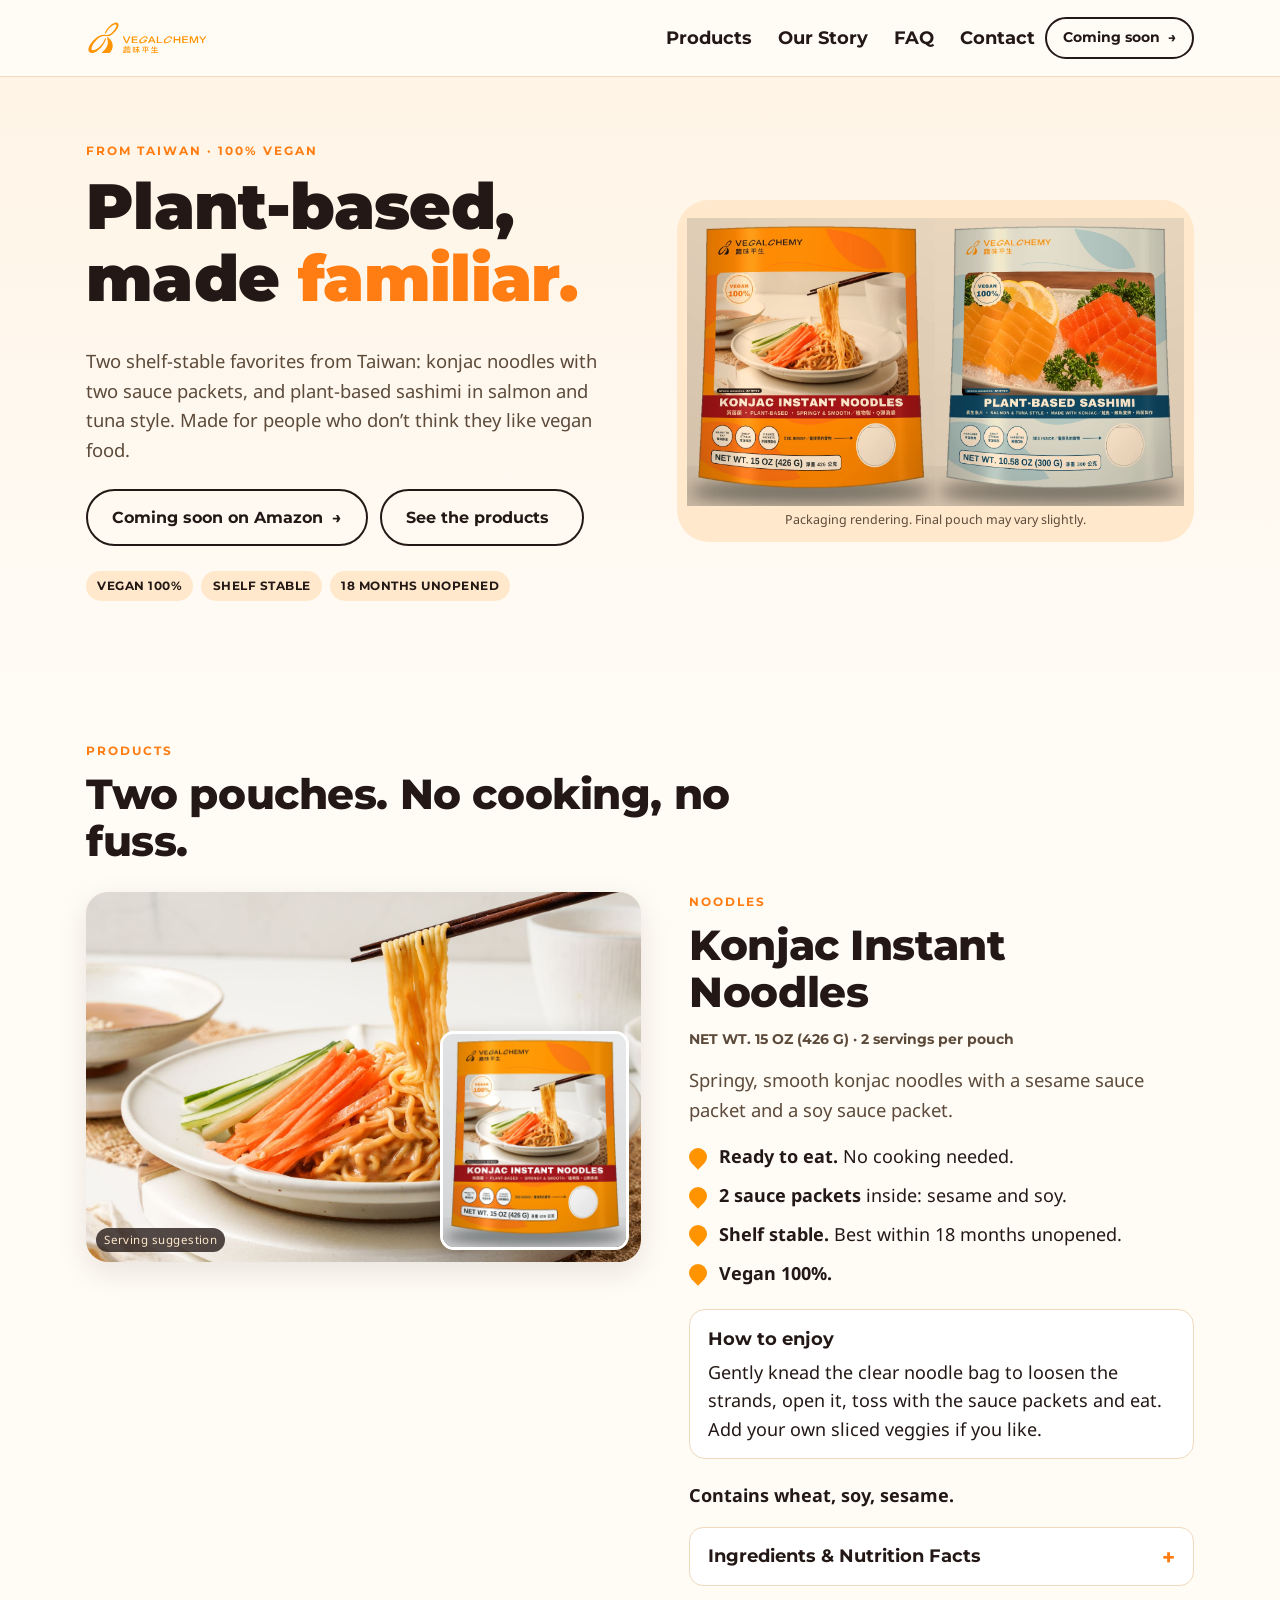
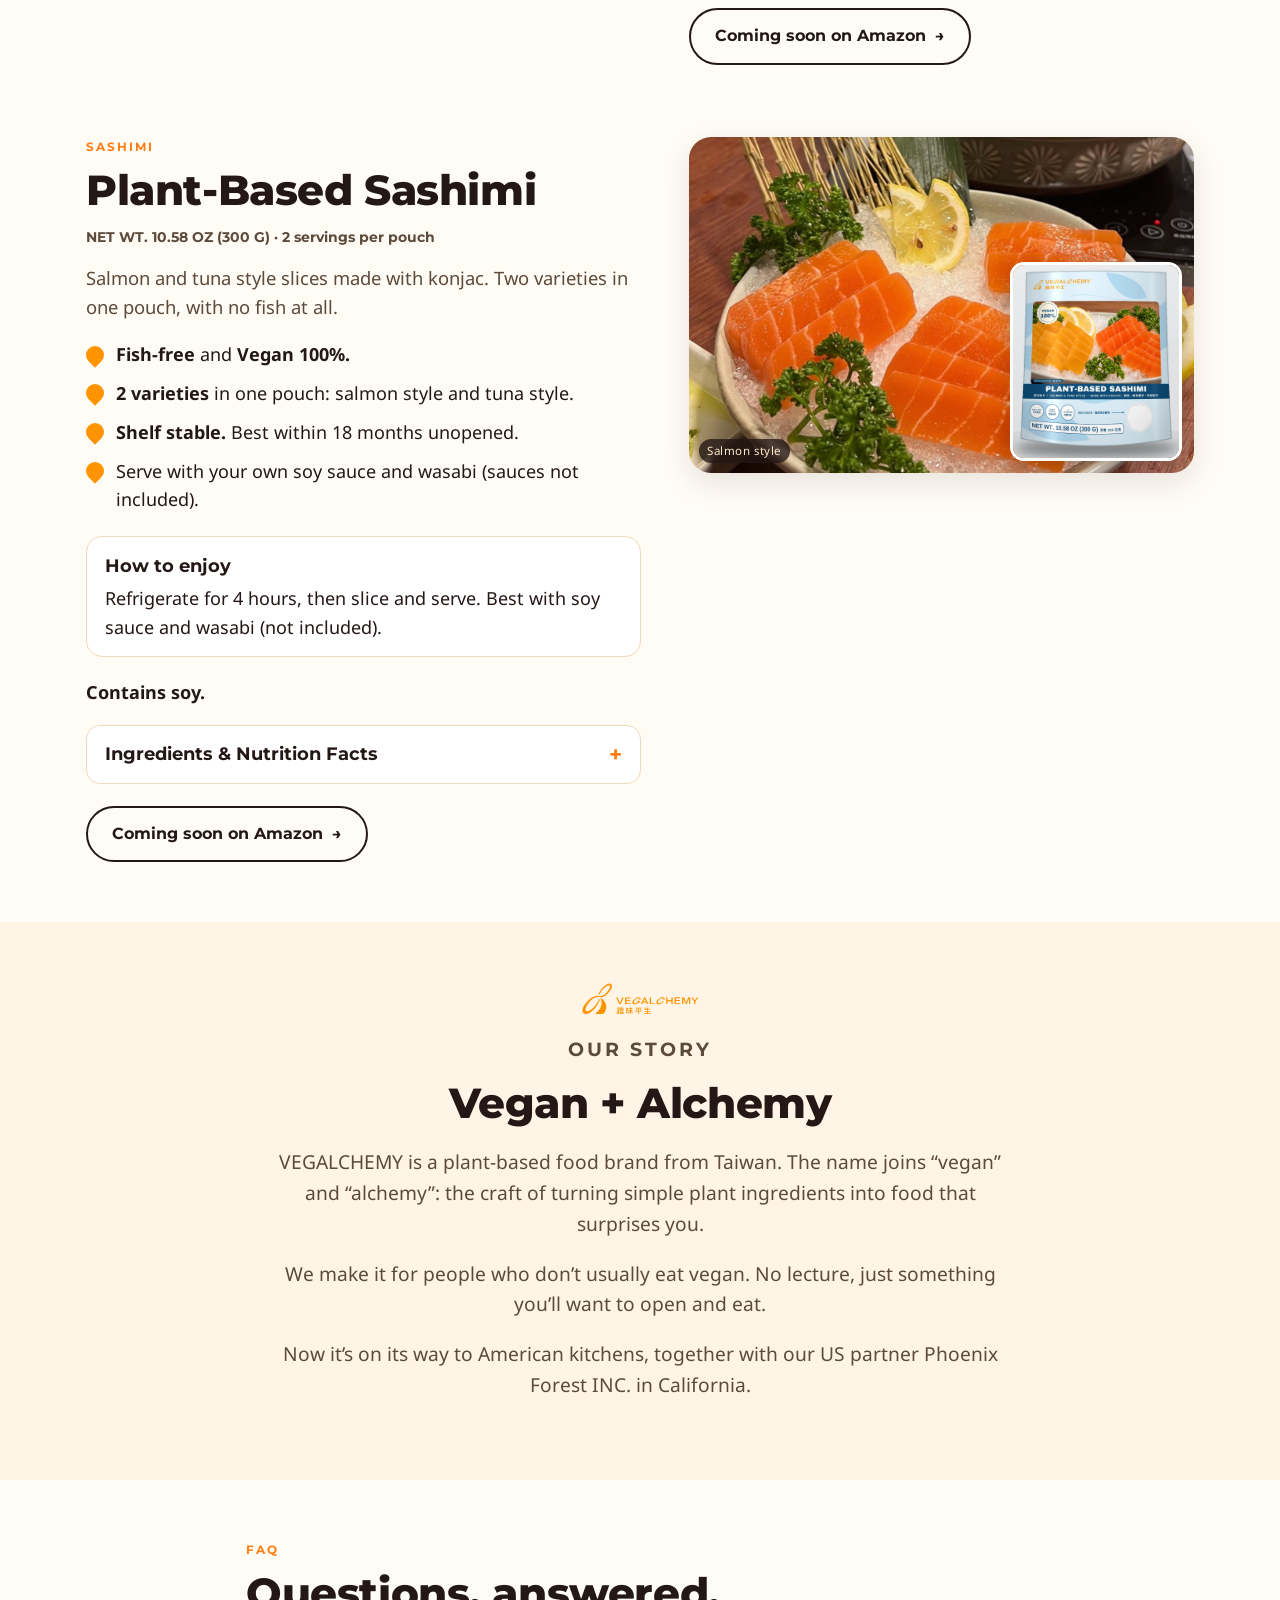
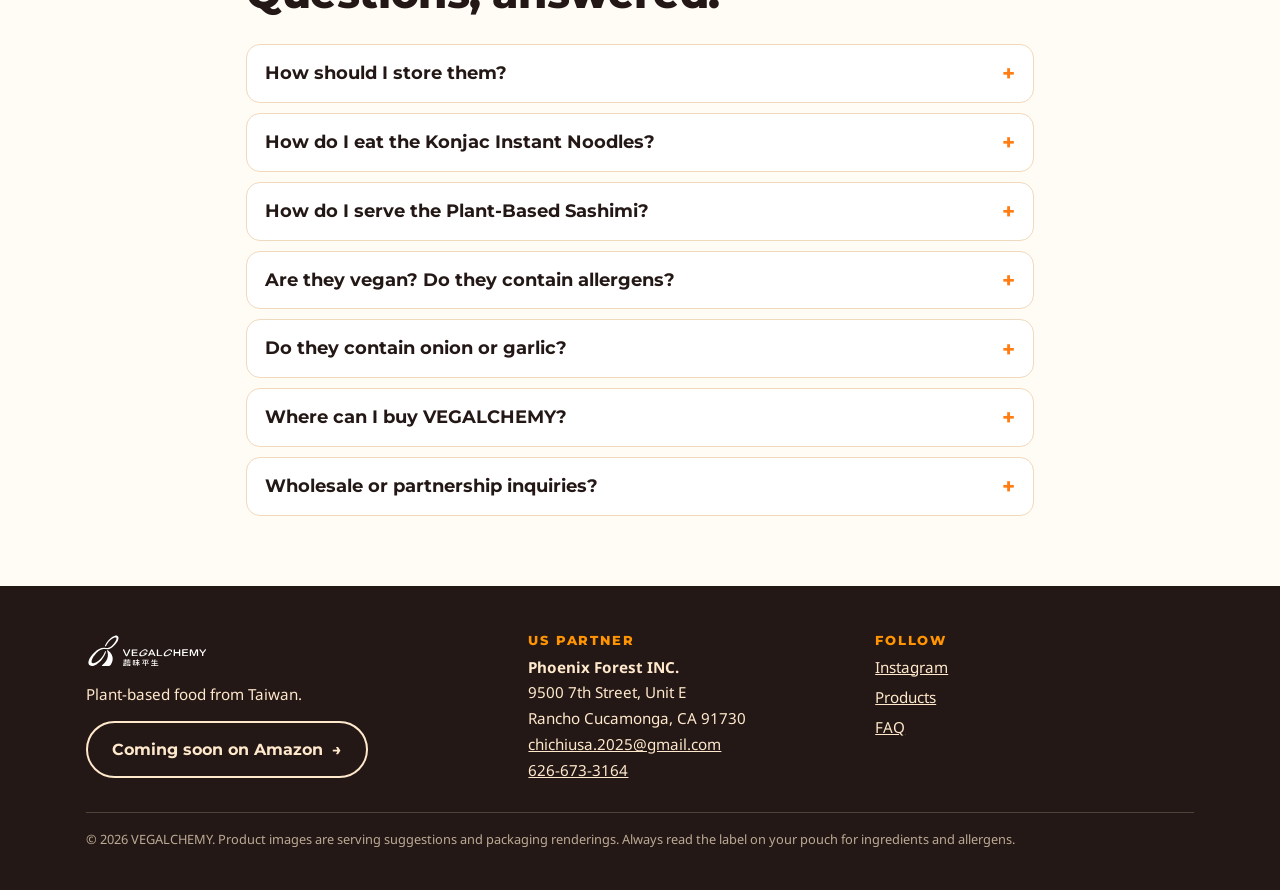
==== index.html @ 3e2da243 "VEGALCHEMY US site draft v1 Co-Authored-By: Claude Opus 5.5 <noreply@anthropic.com>" ====
<!doctype html>
<html lang="en">
<head>
<meta charset="utf-8">
<meta name="viewport" content="width=device-width, initial-scale=1">
<title>VEGALCHEMY | Plant-Based Food from Taiwan</title>
<meta name="description" content="VEGALCHEMY: shelf-stable, 100% vegan konjac noodles and plant-based sashimi from Taiwan. Find them on Amazon.">
<meta property="og:title" content="VEGALCHEMY | Plant-Based Food from Taiwan">
<meta property="og:description" content="Shelf-stable, 100% vegan konjac noodles and plant-based sashimi from Taiwan.">
<meta property="og:type" content="website">
<!-- TODO: add og:image and og:url (absolute https://meetsuu.us/... URLs) once the site is live on meetsuu.us -->
<link rel="icon" href="assets/logo.svg" type="image/svg+xml">
<link rel="preconnect" href="https://fonts.googleapis.com">
<link rel="preconnect" href="https://fonts.gstatic.com" crossorigin>
<link href="https://fonts.googleapis.com/css2?family=Montserrat:wght@600;700;800;900&family=Noto+Sans:wght@400;500;700&display=swap" rel="stylesheet">
<link rel="stylesheet" href="assets/style.css">
<!-- Amazon links live in assets/config.js (AMAZON_URL / AMAZON_KONJAC_URL / AMAZON_SASHIMI_URL) -->
<script src="assets/config.js"></script>
</head>
<body>
<a class="skip" href="#main">Skip to content</a>

<header class="site-header">
  <div class="wrap bar">
    <a class="brand" href="#top" aria-label="VEGALCHEMY home"><img src="assets/logo.svg" alt="VEGALCHEMY 蔬味平生" width="108" height="30"></a>
    <div class="nav-wrap">
      <nav id="site-nav" aria-label="Main">
        <a href="#products">Products</a>
        <a href="#story">Our Story</a>
        <a href="#faq">FAQ</a>
        <a href="#contact">Contact</a>
      </nav>
      <a class="btn sm header-cta is-soon" href="#contact" data-amazon="store" data-soon="Coming soon" data-live="Buy on Amazon"><span data-label>Coming soon</span></a>
      <button class="nav-toggle" type="button" aria-expanded="false" aria-controls="site-nav" aria-label="Menu"><span></span></button>
    </div>
  </div>
</header>

<main id="main">
<div id="top"></div>

<!-- HERO -->
<section class="hero">
  <div class="wrap hero-grid">
    <div>
      <p class="eyebrow">From Taiwan &middot; 100% Vegan</p>
      <h1>Plant-based, made <em>familiar.</em></h1>
      <p class="lede">Two shelf-stable favorites from Taiwan: konjac noodles with two sauce packets, and plant-based sashimi in salmon and tuna style. Made for people who don&rsquo;t think they like vegan food.</p>
      <div class="hero-actions">
        <a class="btn is-soon" href="#contact" data-amazon="store"><span data-label>Coming soon on Amazon</span></a>
        <a class="btn ghost" href="#products">See the products</a>
      </div>
      <ul class="hero-badges" aria-label="Highlights">
        <li class="chip">Vegan 100%</li>
        <li class="chip">Shelf stable</li>
        <li class="chip">18 months unopened</li>
      </ul>
    </div>
    <figure class="hero-art" style="margin:0">
      <img src="assets/pouch-noodle.webp" width="800" height="928" alt="VEGALCHEMY Konjac Instant Noodles stand-up pouch">
      <img src="assets/pouch-sashimi.webp" width="800" height="928" alt="VEGALCHEMY Plant-Based Sashimi stand-up pouch">
      <figcaption>Packaging rendering. Final pouch may vary slightly.</figcaption>
    </figure>
  </div>
</section>

<!-- PRODUCTS -->
<section id="products">
  <div class="wrap">
    <div class="section-head">
      <p class="eyebrow">Products</p>
      <h2>Two pouches. No cooking, no fuss.</h2>
    </div>

    <!-- Konjac noodles -->
    <article class="product" id="konjac">
      <div class="media">
        <figure class="photo" style="margin:0">
          <img src="assets/noodles-photo.jpg" width="1600" height="1023" alt="Chopsticks lifting springy yellow konjac noodles above a plate with carrot and cucumber strips" loading="lazy">
          <img class="pouch" src="assets/pouch-noodle.webp" width="800" height="928" alt="Konjac Instant Noodles pouch, front" loading="lazy">
          <figcaption>Serving suggestion</figcaption>
        </figure>
      </div>
      <div>
        <p class="eyebrow">Noodles</p>
        <h2 class="product-name">Konjac Instant Noodles</h2>
        <p class="net">NET WT. 15 OZ (426 G) &middot; 2 servings per pouch</p>
        <p class="lede">Springy, smooth konjac noodles with a sesame sauce packet and a soy sauce packet.</p>
        <ul class="points">
          <li><strong>Ready to eat.</strong> No cooking needed.</li>
          <li><strong>2 sauce packets</strong> inside: sesame and soy.</li>
          <li><strong>Shelf stable.</strong> Best within 18 months unopened.</li>
          <li><strong>Vegan 100%.</strong></li>
        </ul>
        <div class="how"><strong>How to enjoy</strong>
          <p>Gently knead the clear noodle bag to loosen the strands, open it, toss with the sauce packets and eat. Add your own sliced veggies if you like.</p>
        </div>
        <p class="allergen">Contains wheat, soy, sesame.</p>

        <details>
          <summary>Ingredients &amp; Nutrition Facts</summary>
          <div class="details-body">
            <h4>Ingredients</h4>
            <p><strong>Konjac noodles:</strong> Water, wheat starch, konjac powder, non-GMO soy protein, hydroxypropyl distarch phosphate, curdlan gum, acetylated distarch adipate, sodium alginate, titanium dioxide, canola oil, &beta;-carotene, calcium hydroxide.</p>
            <p><strong>Sesame sauce packet:</strong> White sesame, soybean oil.</p>
            <p><strong>Soy sauce packet:</strong> Black bean soy sauce, sesame oil, sugar, salt, seasoning (sodium L-glutamate, disodium 5&prime;-inosinate, disodium 5&prime;-guanosine nucleotide phosphate, disodium succinate, aminoacetic acid, DL-alanine).</p>
            <p><strong>Allergens:</strong> Contains wheat, soy, sesame.</p>
            <h4>Nutrition Facts</h4>
            <p class="fine">2 servings per container. Serving size 1/2 pack (213 g): noodles 175 g + soy sauce 25 g + sesame sauce 13 g.</p>
            <!-- Source: product_data.md section 1.3 (label image). TODO: older .doc label has different numbers; confirm with owner before launch. -->
            <div class="tbl-wrap">
            <table class="nf">
              <thead><tr><th scope="col">Per serving</th><th scope="col">Konjac Noodles (175g)</th><th scope="col">Soy Sauce (25g)</th><th scope="col">Sesame Sauce (13g)</th></tr></thead>
              <tbody>
                <tr><th scope="row">Calories</th><td>170</td><td>35</td><td>80</td></tr>
                <tr><th scope="row">Total Fat</th><td>6g (9%)</td><td>0g (0%)</td><td>6g (9%)</td></tr>
                <tr class="sub"><th scope="row">Saturated Fat</th><td>0g (0%)</td><td>0g (0%)</td><td>1g (5%)</td></tr>
                <tr class="sub"><th scope="row">Trans Fat</th><td>0g</td><td>0g</td><td>0g</td></tr>
                <tr><th scope="row">Cholesterol</th><td>0mg (0%)</td><td>0mg (0%)</td><td>0mg (0%)</td></tr>
                <tr><th scope="row">Sodium</th><td>60mg (3%)</td><td>1220mg (53%)</td><td>5mg (0%)</td></tr>
                <tr><th scope="row">Total Carbs.</th><td>27g (9%)</td><td>6g (2%)</td><td>2g (1%)</td></tr>
                <tr class="sub"><th scope="row">Dietary Fiber</th><td>0g (0%)</td><td>0g (0%)</td><td>0g (0%)</td></tr>
                <tr class="sub"><th scope="row">Total Sugars</th><td>0g</td><td>3g</td><td>0g</td></tr>
                <tr class="sub"><th scope="row">Incl. Added Sugars</th><td>0g (0%)</td><td>0g (0%)</td><td>0g (0%)</td></tr>
                <tr><th scope="row">Protein</th><td>0g</td><td>3g</td><td>2g</td></tr>
              </tbody>
            </table>
            </div>
            <p class="fine">Not a significant source of vitamin D, calcium, iron, and potassium. The % Daily Value (DV) tells you how much a nutrient in a serving of food contributes to a daily diet. 2,000 calories a day is used for general nutrition advice.</p>
            <h4>Storage</h4>
            <p>Store in a cool, dry place away from direct sunlight. Best within 18 months unopened.</p>
          </div>
        </details>

        <div class="cta-row"><a class="btn is-soon" href="#contact" data-amazon="konjac"><span data-label>Coming soon on Amazon</span></a></div>
      </div>
    </article>

    <!-- Plant-based sashimi -->
    <article class="product flip" id="sashimi">
      <div class="media">
        <figure class="photo" style="margin:0">
          <img src="assets/sashimi-photo.jpg" width="1290" height="1086" alt="Salmon-style plant-based sashimi slices on ice with lemon and parsley" loading="lazy">
          <img class="pouch" src="assets/pouch-sashimi.webp" width="800" height="928" alt="Plant-Based Sashimi pouch, front" loading="lazy">
          <figcaption>Salmon style</figcaption>
        </figure>
      </div>
      <div>
        <p class="eyebrow">Sashimi</p>
        <h2 class="product-name">Plant-Based Sashimi</h2>
        <p class="net">NET WT. 10.58 OZ (300 G) &middot; 2 servings per pouch</p>
        <p class="lede">Salmon and tuna style slices made with konjac. Two varieties in one pouch, with no fish at all.</p>
        <ul class="points">
          <li><strong>Fish-free</strong> and <strong>Vegan 100%.</strong></li>
          <li><strong>2 varieties</strong> in one pouch: salmon style and tuna style.</li>
          <li><strong>Shelf stable.</strong> Best within 18 months unopened.</li>
          <li>Serve with your own soy sauce and wasabi (sauces not included).</li>
        </ul>
        <div class="how"><strong>How to enjoy</strong>
          <p>Refrigerate for 4 hours, then slice and serve. Best with soy sauce and wasabi (not included).</p>
        </div>
        <p class="allergen">Contains soy.</p>

        <details>
          <summary>Ingredients &amp; Nutrition Facts</summary>
          <div class="details-body">
            <h4>Ingredients</h4>
            <p><strong>Salmon style:</strong> Water, Hydroxypropyl Distarch Phosphate, Sorbitol, Trehalose, Konjac Flour, Carrageenan, Locust Bean Gum, Calcium Oxide, Potassium Chloride, Sodium Octenyl Succinate Starch, Sorbitol Solution, Mixed Tocopherols (antioxidant), Propylene Glycol, Coconut Oil, Ascorbyl Palmitate (antioxidant), Citric Acid, Beta-Carotene (color), Medium Chain Triglycerides, DATEM, Paprika Extract (color), Canola Oil, Rosemary Extract, Vitamin E, Calcium Carbonate.</p>
            <p><strong>Tuna style:</strong> Water, Hydroxypropyl Distarch Phosphate, Sorbitol, Trehalose, Konjac Flour, Carrageenan, Locust Bean Gum, Calcium Oxide, Potassium Chloride, Sodium Octenyl Succinate Starch, Sorbitol Solution, Mixed Tocopherols (antioxidant), Propylene Glycol, Coconut Oil, Ascorbyl Palmitate (antioxidant), Citric Acid, Maltodextrin, Sunflower Oil, Lycopene (color), Sugar, Ascorbic Acid (antioxidant), Sodium Ascorbate (antioxidant), Silicon Dioxide, Vitamin E, Calcium Carbonate.</p>
            <p><strong>Allergens:</strong> Contains soy.</p>
            <h4>Nutrition Facts</h4>
            <!-- Source: product_data.md section 2.3a (label image) + HANDOFF.md (2 servings, 1/2 pack = 150 g).
                 TODO: product_data says "1 servings per container"; HANDOFF/pouch says 2. The older .doc label also has different numbers. Owner to confirm. -->
            <p class="fine">2 servings per container. Serving size 1/2 pack (150 g).</p>
            <div class="tbl-wrap">
            <table class="nf">
              <thead><tr><th scope="col">Per serving</th><th scope="col">Amount</th><th scope="col">% DV*</th></tr></thead>
              <tbody>
                <tr><th scope="row">Calories</th><td>60</td><td></td></tr>
                <tr><th scope="row">Total Fat</th><td>1.0g</td><td>1%</td></tr>
                <tr class="sub"><th scope="row">Saturated Fat</th><td>0g</td><td>0%</td></tr>
                <tr class="sub"><th scope="row">Trans Fat</th><td>0g</td><td></td></tr>
                <tr><th scope="row">Cholesterol</th><td>0mg</td><td>0%</td></tr>
                <tr><th scope="row">Sodium</th><td>530mg</td><td>23%</td></tr>
                <tr><th scope="row">Total Carbohydrate</th><td>14g</td><td>5%</td></tr>
                <tr class="sub"><th scope="row">Dietary Fiber</th><td>0g</td><td>0%</td></tr>
                <tr class="sub"><th scope="row">Total Sugars</th><td>4g</td><td></td></tr>
                <tr class="sub"><th scope="row">Includes Added Sugars</th><td>0g</td><td>0%</td></tr>
                <tr><th scope="row">Protein</th><td>0g</td><td></td></tr>
                <tr><th scope="row">Vitamin D</th><td>0mcg</td><td>0%</td></tr>
                <tr><th scope="row">Calcium</th><td>0mg</td><td>0%</td></tr>
                <tr><th scope="row">Iron</th><td>0mg</td><td>0%</td></tr>
                <tr><th scope="row">Potassium</th><td>0mg</td><td>0%</td></tr>
              </tbody>
            </table>
            </div>
            <p class="fine">*The % Daily Value (DV) tells you how much a nutrient in a serving of food contributes to a daily diet. 2,000 calories a day is used for general nutrition advice.</p>
            <h4>Storage</h4>
            <p>Store in a cool, dry place away from direct sunlight. Best within 18 months unopened.</p>
          </div>
        </details>

        <div class="cta-row"><a class="btn is-soon" href="#contact" data-amazon="sashimi"><span data-label>Coming soon on Amazon</span></a></div>
      </div>
    </article>
  </div>
</section>

<!-- STORY -->
<section id="story" class="band story">
  <div class="wrap">
    <img class="mark" src="assets/logo.svg" alt="" width="240" height="67">
    <p class="eyebrow">Our Story</p>
    <h2>Vegan + Alchemy</h2>
    <p>VEGALCHEMY is a plant-based food brand from Taiwan. The name joins &ldquo;vegan&rdquo; and &ldquo;alchemy&rdquo;: the craft of turning simple plant ingredients into food that surprises you.</p>
    <p>We make it for people who don&rsquo;t usually eat vegan. No lecture, just something you&rsquo;ll want to open and eat.</p>
    <p>Now it&rsquo;s on its way to American kitchens, together with our US partner Phoenix Forest INC. in California.</p>
  </div>
</section>

<!-- FAQ -->
<section id="faq">
  <div class="wrap faq">
    <div class="section-head">
      <p class="eyebrow">FAQ</p>
      <h2>Questions, answered.</h2>
    </div>
    <details>
      <summary>How should I store them?</summary>
      <div class="details-body"><p>Store in a cool, dry place away from direct sunlight. Both products are shelf stable and best within 18 months unopened. Check the printed date on the pouch.</p></div>
    </details>
    <details>
      <summary>How do I eat the Konjac Instant Noodles?</summary>
      <div class="details-body"><p>They&rsquo;re ready to eat, with no cooking needed. Gently knead the clear noodle bag to loosen the strands, open it, toss with the two sauce packets (sesame and soy) and eat.</p></div>
    </details>
    <details>
      <summary>How do I serve the Plant-Based Sashimi?</summary>
      <div class="details-body"><p>Refrigerate for 4 hours, then slice and serve. It&rsquo;s best with soy sauce and wasabi, which are not included in the pouch.</p></div>
    </details>
    <details>
      <summary>Are they vegan? Do they contain allergens?</summary>
      <div class="details-body"><p>Both are Vegan 100%, and the sashimi is fish-free. The noodles contain wheat, soy and sesame. The sashimi contains soy. Always check the label on your pouch before eating.</p></div>
    </details>
    <details>
      <summary>Do they contain onion or garlic?</summary>
      <div class="details-body"><p>Neither product&rsquo;s ingredient list includes onion, garlic, leek or chives. See the full ingredient lists in each product section above.</p></div>
    </details>
    <details>
      <summary>Where can I buy VEGALCHEMY?</summary>
      <div class="details-body"><p>On Amazon. Our Amazon store is coming soon. This page will link straight to it as soon as it&rsquo;s live, and so will the QR code on the back of every pouch. Questions in the meantime? Contact our US partner below.</p></div>
    </details>
    <details>
      <summary>Wholesale or partnership inquiries?</summary>
      <div class="details-body"><p>Please contact Phoenix Forest INC., our US partner, using the details at the bottom of this page.</p></div>
    </details>
  </div>
</section>
</main>

<!-- FOOTER -->
<footer class="site-footer" id="contact">
  <div class="wrap">
    <div class="foot-grid">
      <div>
        <img src="assets/logo_white.svg" alt="VEGALCHEMY 蔬味平生" width="122" height="34">
        <p>Plant-based food from Taiwan.</p>
        <a class="btn is-soon" href="#contact" data-amazon="store"><span data-label>Coming soon on Amazon</span></a>
      </div>
      <div>
        <h3>US partner</h3>
        <address>
          <strong>Phoenix Forest INC.</strong><br>
          9500 7th Street, Unit E<br>
          Rancho Cucamonga, CA 91730<br>
          <a href="mailto:chichiusa.2025@gmail.com">chichiusa.2025@gmail.com</a><br>
          <a href="tel:+16266733164">626-673-3164</a>
        </address>
        <!-- Contact copied from E:\Claude專區\網頁\華one產品目錄\index.html (footer script, lines 109-111). TODO: confirm with Phoenix Forest that this email/phone are the ones to publish. -->
      </div>
      <div>
        <h3>Follow</h3>
        <ul class="foot-links">
          <!-- TODO: replace # with the real Instagram URL -->
          <li><a href="#" data-todo="instagram">Instagram</a></li>
          <li><a href="#products">Products</a></li>
          <li><a href="#faq">FAQ</a></li>
        </ul>
      </div>
    </div>
    <p class="legal">&copy; 2026 VEGALCHEMY. Product images are serving suggestions and packaging renderings. Always read the label on your pouch for ingredients and allergens.</p>
  </div>
</footer>

<script src="assets/site.js"></script>
</body>
</html>
---- assets/style.css ----
/* VEGALCHEMY US site — brand tokens follow C:\claude-context\DESIGN.md */
:root {
  --sun: #FF9400;      /* 暖陽桔 */
  --craft: #FF7D12;    /* 職人桔 */
  --cream: #FFE8CC;    /* 淺米 */
  --ink: #231815;      /* 墨黑 */
  --bg: #FFFBF5;
  --bg-soft: #FFF4E6;
  --brown: #5C4A3A;
  --line: #F0D9BC;
  --radius: 22px;
  --shadow: 0 10px 30px rgba(35, 24, 21, .10);
  --font-head: 'Montserrat', 'Noto Sans', system-ui, sans-serif;
  --font-body: 'Noto Sans', system-ui, -apple-system, 'Segoe UI', Arial, sans-serif;
  color-scheme: light;
}
*, *::before, *::after { box-sizing: border-box; }
html { scroll-behavior: smooth; scroll-padding-top: 84px; }
body { margin: 0; background: var(--bg); color: var(--ink); font-family: var(--font-body); font-size: 17px; line-height: 1.6; -webkit-font-smoothing: antialiased; overflow-x: hidden; }
img { max-width: 100%; height: auto; display: block; }
a { color: inherit; }
h1, h2, h3 { font-family: var(--font-head); line-height: 1.12; margin: 0 0 .5em; letter-spacing: -.01em; }
h1 { font-weight: 900; font-size: clamp(2.2rem, 7vw, 4rem); }
h2 { font-weight: 800; font-size: clamp(1.7rem, 4.6vw, 2.6rem); }
h3 { font-weight: 800; font-size: 1.15rem; }
p { margin: 0 0 1em; }
.wrap { width: 100%; max-width: 1140px; margin: 0 auto; padding: 0 16px; }
.eyebrow { font-family: var(--font-head); font-weight: 700; font-size: .78rem; letter-spacing: .16em; text-transform: uppercase; color: var(--craft); margin-bottom: .8em; }
.lede { font-size: 1.15rem; color: var(--brown); max-width: 34em; }
.skip { position: absolute; left: -999px; top: 0; background: var(--ink); color: var(--cream); padding: 8px 14px; z-index: 100; }
.skip:focus { left: 8px; top: 8px; }

/* Buttons: ink pill + cream text, arrow (DESIGN.md §4) */
.btn { display: inline-flex; align-items: center; justify-content: center; gap: .55em; background: var(--ink); color: var(--cream); font-family: var(--font-head); font-weight: 700; font-size: 1rem; text-decoration: none; padding: .85em 1.5em; border-radius: 999px; border: 2px solid var(--ink); cursor: pointer; transition: background .15s, color .15s, transform .15s; min-height: 48px; }
.btn::after { content: '\2192'; font-weight: 700; }
.btn:hover, .btn:focus-visible { background: var(--sun); border-color: var(--sun); color: var(--ink); transform: translateY(-1px); }
.btn.is-soon { background: transparent; color: var(--ink); }
.btn.is-soon:hover, .btn.is-soon:focus-visible { background: var(--ink); border-color: var(--ink); color: var(--cream); }
.btn.sm { padding: .55em 1.1em; font-size: .9rem; min-height: 40px; }
.btn.ghost { background: transparent; color: var(--ink); }
.btn.ghost::after { content: ''; }
:focus-visible { outline: 3px solid var(--craft); outline-offset: 3px; }

/* Header */
.site-header { position: sticky; top: 0; z-index: 50; background: rgba(255, 251, 245, .94); backdrop-filter: blur(8px); border-bottom: 1px solid var(--line); }
.bar { display: flex; align-items: center; justify-content: space-between; gap: 12px; min-height: 68px; }
.brand img { height: 30px; width: auto; }
.nav-toggle { display: inline-flex; background: none; border: 2px solid var(--ink); border-radius: 12px; width: 44px; height: 44px; align-items: center; justify-content: center; cursor: pointer; padding: 0; }
.nav-toggle span, .nav-toggle span::before, .nav-toggle span::after { display: block; width: 20px; height: 2px; background: var(--ink); position: relative; content: ''; }
.nav-toggle span::before { position: absolute; top: -6px; }
.nav-toggle span::after { position: absolute; top: 6px; }
.nav-wrap { display: flex; align-items: center; gap: 10px; }
#site-nav { display: none; position: absolute; left: 0; right: 0; top: 100%; background: var(--bg); border-bottom: 1px solid var(--line); padding: 8px 16px 16px; }
#site-nav.is-open { display: block; }
#site-nav a { display: block; padding: 12px 4px; text-decoration: none; font-family: var(--font-head); font-weight: 700; border-bottom: 1px solid var(--line); }

/* Hero */
.hero { background: linear-gradient(180deg, var(--bg-soft), var(--bg)); padding: 40px 0 56px; }
.hero-grid { display: grid; gap: 28px; align-items: center; }
.hero h1 em { font-style: normal; color: var(--craft); }
.hero-actions { display: flex; flex-wrap: wrap; gap: 12px; margin-top: 1.4em; }
.hero-badges { display: flex; flex-wrap: wrap; gap: 8px; margin: 1.4em 0 0; padding: 0; list-style: none; }
.chip { background: var(--cream); color: var(--ink); font-family: var(--font-head); font-weight: 700; font-size: .78rem; letter-spacing: .04em; text-transform: uppercase; padding: .4em .9em; border-radius: 999px; }
.hero-art { background: var(--cream); border-radius: 32px; padding: 18px 10px 0; display: grid; grid-template-columns: 1fr 1fr; gap: 0; overflow: hidden; }
.hero-art img { mix-blend-mode: multiply; width: 100%; }
.hero-art figcaption { grid-column: 1 / -1; text-align: center; font-size: .78rem; color: var(--brown); padding: 4px 0 12px; }

/* Sections */
section { padding: 60px 0; }
.band { background: var(--bg-soft); }
.section-head { max-width: 38em; margin-bottom: 28px; }

/* Product */
.product { display: grid; gap: 26px; grid-template-columns: minmax(0, 1fr); }
.product > * { min-width: 0; }
.media { align-self: start; }
.photo { position: relative; border-radius: var(--radius); overflow: hidden; box-shadow: var(--shadow); background: var(--cream); }
.photo img { width: 100%; aspect-ratio: 3 / 2; object-fit: cover; }
.photo figcaption { position: absolute; left: 10px; bottom: 10px; background: rgba(35, 24, 21, .78); color: var(--cream); font-size: .72rem; letter-spacing: .04em; padding: .25em .7em; border-radius: 999px; }
.photo img.pouch { position: absolute; right: 12px; bottom: 12px; width: 36%; height: auto; aspect-ratio: 800 / 928; object-fit: cover; border-radius: 14px; border: 3px solid #fff; box-shadow: 0 8px 22px rgba(35, 24, 21, .28); min-height: 0; }
.product-name { display: flex; flex-wrap: wrap; align-items: baseline; gap: 6px 12px; margin-bottom: .3em; }
.net { font-family: var(--font-head); font-weight: 700; font-size: .9rem; color: var(--brown); }
.points { list-style: none; margin: 1em 0 1.2em; padding: 0; display: grid; gap: 10px; }
.points li { position: relative; padding-left: 30px; }
.points li::before { content: ''; position: absolute; left: 0; top: .3em; width: 18px; height: 18px; border-radius: 50% 50% 50% 0; background: var(--sun); transform: rotate(-45deg); }
.how { background: #fff; border: 1px solid var(--line); border-radius: 16px; padding: 14px 18px; margin: 0 0 1.2em; }
.how strong { font-family: var(--font-head); }
.how p { margin: .2em 0 0; }
.allergen { font-weight: 700; margin-bottom: 1em; }
.cta-row { display: flex; flex-wrap: wrap; gap: 10px; margin-top: 1.2em; }
.product + .product { margin-top: 72px; }

/* details */
details { border: 1px solid var(--line); border-radius: 14px; background: #fff; margin-bottom: 10px; }
summary { cursor: pointer; font-family: var(--font-head); font-weight: 700; padding: 14px 18px; list-style: none; display: flex; justify-content: space-between; align-items: center; gap: 12px; min-height: 48px; }
summary::-webkit-details-marker { display: none; }
summary::after { content: '+'; font-size: 1.4rem; line-height: 1; color: var(--craft); }
details[open] > summary::after { content: '\2212'; }
.details-body { padding: 0 18px 16px; font-size: .95rem; color: var(--brown); }
.details-body h4 { font-family: var(--font-head); margin: 1em 0 .3em; font-size: .85rem; letter-spacing: .08em; text-transform: uppercase; color: var(--ink); }
.details-body p { margin: 0 0 .6em; }
.tbl-wrap { overflow-x: auto; margin: 8px 0; }
table.nf { border-collapse: collapse; width: 100%; font-size: .9rem; min-width: 280px; color: var(--ink); }
table.nf th, table.nf td { padding: 6px 5px; border-bottom: 1px solid var(--line); text-align: center; }
table.nf th:first-child, table.nf td:first-child { text-align: left; }
table.nf thead th { border-bottom: 3px solid var(--ink); font-family: var(--font-head); }
table.nf .sub td:first-child { padding-left: 22px; }
.fine { font-size: .8rem; color: var(--brown); }

/* Story */
.story { text-align: center; }
.story .wrap { max-width: 760px; }
.story p { font-size: 1.2rem; color: var(--brown); }
.story .mark { width: 120px; margin: 0 auto 18px; }

/* FAQ */
.faq { max-width: 820px; }
.faq details .details-body { font-size: 1rem; }

/* Footer */
.site-footer { background: var(--ink); color: var(--cream); padding: 48px 0 28px; font-size: .95rem; }
.site-footer a { color: var(--cream); }
.foot-grid { display: grid; gap: 28px; }
.site-footer img { height: 34px; width: auto; margin-bottom: 14px; }
.site-footer h3 { font-size: .8rem; letter-spacing: .14em; text-transform: uppercase; color: var(--sun); }
.site-footer address { font-style: normal; line-height: 1.7; }
.foot-links { list-style: none; margin: 0; padding: 0; display: grid; gap: 6px; }
.legal { border-top: 1px solid rgba(255, 232, 204, .2); margin-top: 28px; padding-top: 16px; font-size: .8rem; color: rgba(255, 232, 204, .7); }
.site-footer .btn { background: var(--cream); color: var(--ink); border-color: var(--cream); }
.site-footer .btn:hover { background: var(--sun); border-color: var(--sun); }
.site-footer .btn.is-soon { background: transparent; color: var(--cream); }
.site-footer .btn.is-soon:hover { background: var(--cream); color: var(--ink); }

/* Order page */
.order-box { max-width: 640px; margin: 0 auto; text-align: center; padding: 56px 16px 72px; }
.order-box .mark { width: 220px; margin: 0 auto 28px; }
.order-card { background: #fff; border: 1px solid var(--line); border-radius: var(--radius); padding: 22px; margin-top: 24px; text-align: left; box-shadow: var(--shadow); }
.order-card address { font-style: normal; line-height: 1.8; }
.order-box .cta-row { justify-content: center; }
[hidden] { display: none !important; }

@media (min-width: 900px) {
  body { font-size: 18px; }
  .bar { min-height: 76px; }
  .brand img { height: 34px; }
  .nav-toggle { display: none; }
  #site-nav { display: flex; position: static; background: none; border: 0; padding: 0; gap: 26px; }
  #site-nav a { border: 0; padding: 6px 0; }
  #site-nav a:hover { color: var(--craft); }
  .hero { padding: 64px 0 80px; }
  .hero-grid { grid-template-columns: 1.05fr 1fr; gap: 48px; }
  .product { grid-template-columns: minmax(0, 1.1fr) minmax(0, 1fr); gap: 48px; align-items: start; }
  .product.flip .media { order: 2; }
  .media { position: sticky; top: 96px; }
  .photo img.pouch { width: 34%; }
  .foot-grid { grid-template-columns: 1.3fr 1fr 1fr; }
}
@media (prefers-reduced-motion: reduce) {
  html { scroll-behavior: auto; }
  .btn { transition: none; }
}
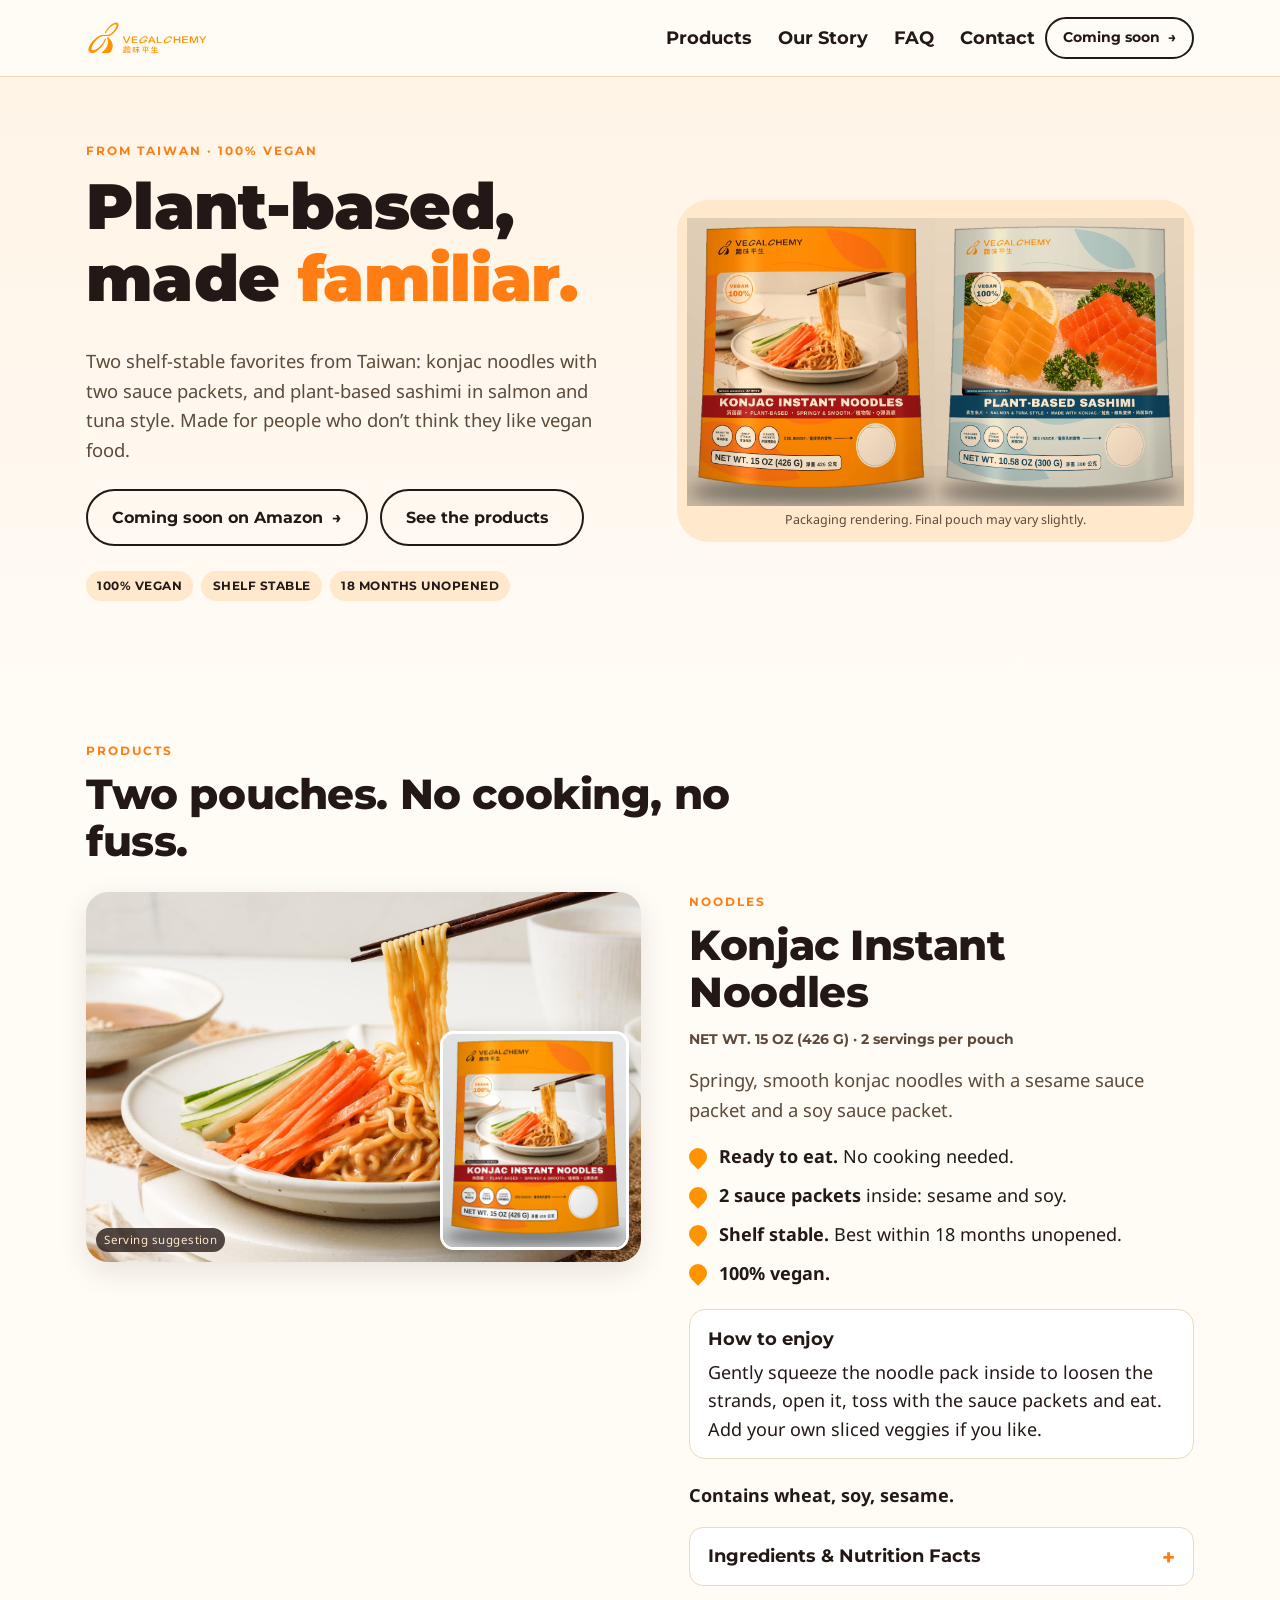
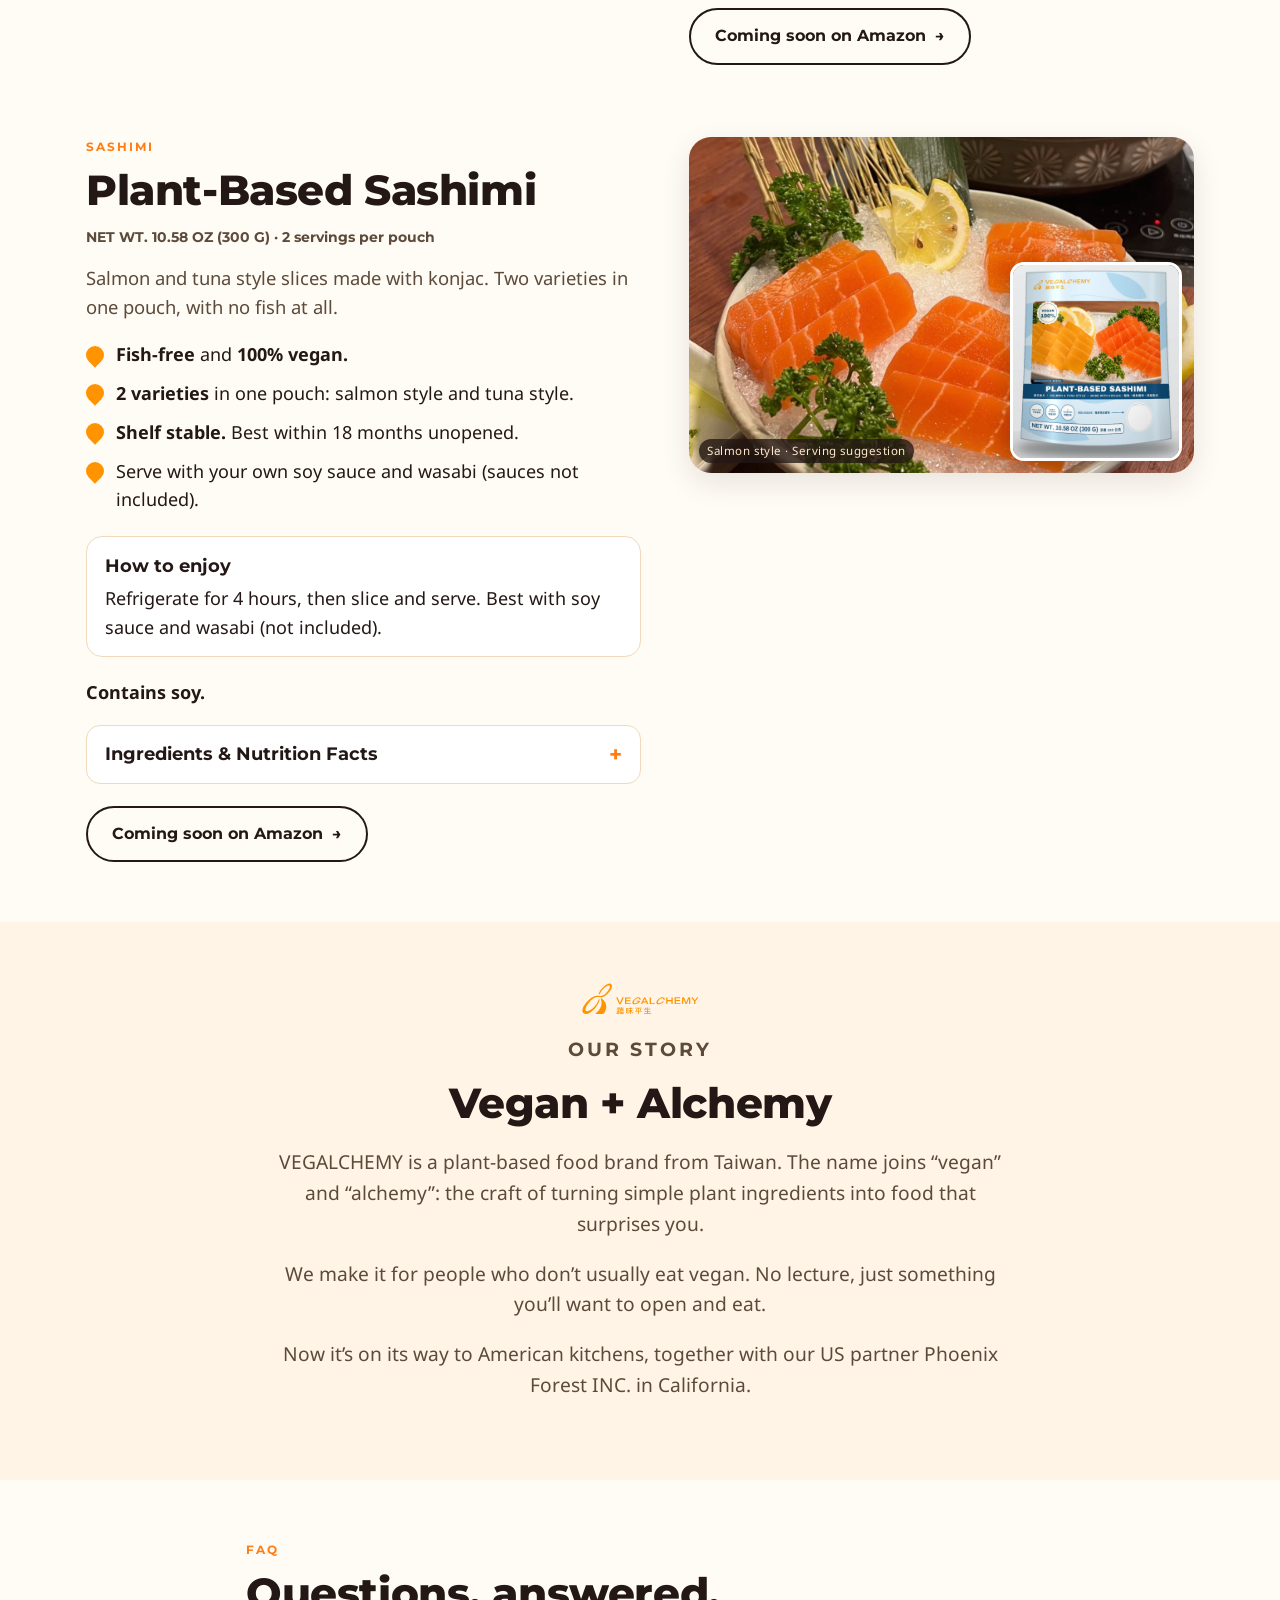
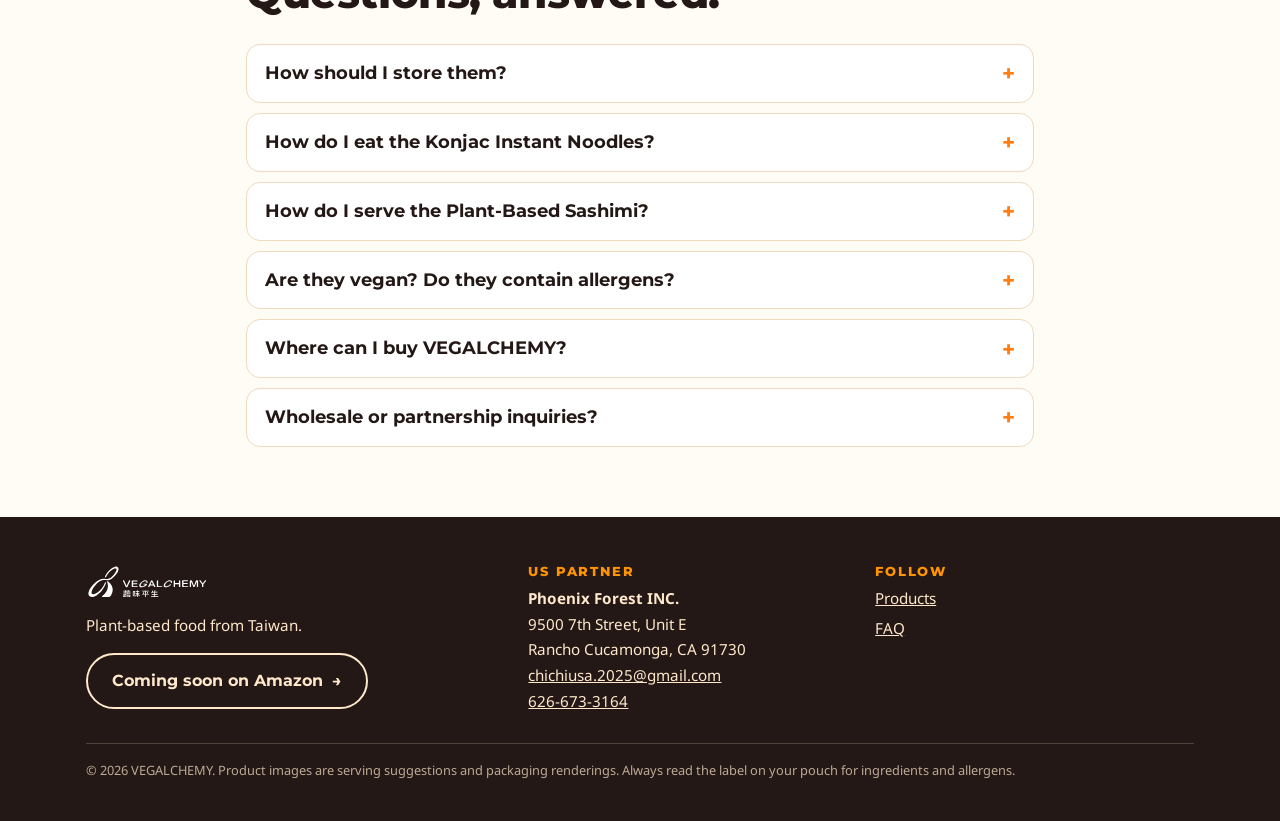
==== commit 7403696a: "Clean up internal notes, US English wording, drop README from repo Co-Authored-By: Claude Opus 5.5 <" ====
--- a/index.html
+++ b/index.html
@@ -2,13 +2,14 @@
 <html lang="en">
 <head>
 <meta charset="utf-8">
+<!-- PREVIEW ONLY: remove the robots line below before going live on meetsuu.us -->
+<meta name="robots" content="noindex, nofollow">
 <meta name="viewport" content="width=device-width, initial-scale=1">
 <title>VEGALCHEMY | Plant-Based Food from Taiwan</title>
-<meta name="description" content="VEGALCHEMY: shelf-stable, 100% vegan konjac noodles and plant-based sashimi from Taiwan. Find them on Amazon.">
+<meta name="description" content="VEGALCHEMY: shelf-stable, 100% vegan konjac noodles and plant-based sashimi from Taiwan. Coming soon on Amazon.">
 <meta property="og:title" content="VEGALCHEMY | Plant-Based Food from Taiwan">
 <meta property="og:description" content="Shelf-stable, 100% vegan konjac noodles and plant-based sashimi from Taiwan.">
 <meta property="og:type" content="website">
-<!-- TODO: add og:image and og:url (absolute https://meetsuu.us/... URLs) once the site is live on meetsuu.us -->
 <link rel="icon" href="assets/logo.svg" type="image/svg+xml">
 <link rel="preconnect" href="https://fonts.googleapis.com">
 <link rel="preconnect" href="https://fonts.gstatic.com" crossorigin>
@@ -51,7 +52,7 @@
         <a class="btn ghost" href="#products">See the products</a>
       </div>
       <ul class="hero-badges" aria-label="Highlights">
-        <li class="chip">Vegan 100%</li>
+        <li class="chip">100% Vegan</li>
         <li class="chip">Shelf stable</li>
         <li class="chip">18 months unopened</li>
       </ul>
@@ -90,10 +91,10 @@
           <li><strong>Ready to eat.</strong> No cooking needed.</li>
           <li><strong>2 sauce packets</strong> inside: sesame and soy.</li>
           <li><strong>Shelf stable.</strong> Best within 18 months unopened.</li>
-          <li><strong>Vegan 100%.</strong></li>
+          <li><strong>100% vegan.</strong></li>
         </ul>
         <div class="how"><strong>How to enjoy</strong>
-          <p>Gently knead the clear noodle bag to loosen the strands, open it, toss with the sauce packets and eat. Add your own sliced veggies if you like.</p>
+          <p>Gently squeeze the noodle pack inside to loosen the strands, open it, toss with the sauce packets and eat. Add your own sliced veggies if you like.</p>
         </div>
         <p class="allergen">Contains wheat, soy, sesame.</p>
 
@@ -107,7 +108,6 @@
             <p><strong>Allergens:</strong> Contains wheat, soy, sesame.</p>
             <h4>Nutrition Facts</h4>
             <p class="fine">2 servings per container. Serving size 1/2 pack (213 g): noodles 175 g + soy sauce 25 g + sesame sauce 13 g.</p>
-            <!-- Source: product_data.md section 1.3 (label image). TODO: older .doc label has different numbers; confirm with owner before launch. -->
             <div class="tbl-wrap">
             <table class="nf">
               <thead><tr><th scope="col">Per serving</th><th scope="col">Konjac Noodles (175g)</th><th scope="col">Soy Sauce (25g)</th><th scope="col">Sesame Sauce (13g)</th></tr></thead>
@@ -142,7 +142,7 @@
         <figure class="photo" style="margin:0">
           <img src="assets/sashimi-photo.jpg" width="1290" height="1086" alt="Salmon-style plant-based sashimi slices on ice with lemon and parsley" loading="lazy">
           <img class="pouch" src="assets/pouch-sashimi.webp" width="800" height="928" alt="Plant-Based Sashimi pouch, front" loading="lazy">
-          <figcaption>Salmon style</figcaption>
+          <figcaption>Salmon style · Serving suggestion</figcaption>
         </figure>
       </div>
       <div>
@@ -151,7 +151,7 @@
         <p class="net">NET WT. 10.58 OZ (300 G) &middot; 2 servings per pouch</p>
         <p class="lede">Salmon and tuna style slices made with konjac. Two varieties in one pouch, with no fish at all.</p>
         <ul class="points">
-          <li><strong>Fish-free</strong> and <strong>Vegan 100%.</strong></li>
+          <li><strong>Fish-free</strong> and <strong>100% vegan.</strong></li>
           <li><strong>2 varieties</strong> in one pouch: salmon style and tuna style.</li>
           <li><strong>Shelf stable.</strong> Best within 18 months unopened.</li>
           <li>Serve with your own soy sauce and wasabi (sauces not included).</li>
@@ -169,8 +169,6 @@
             <p><strong>Tuna style:</strong> Water, Hydroxypropyl Distarch Phosphate, Sorbitol, Trehalose, Konjac Flour, Carrageenan, Locust Bean Gum, Calcium Oxide, Potassium Chloride, Sodium Octenyl Succinate Starch, Sorbitol Solution, Mixed Tocopherols (antioxidant), Propylene Glycol, Coconut Oil, Ascorbyl Palmitate (antioxidant), Citric Acid, Maltodextrin, Sunflower Oil, Lycopene (color), Sugar, Ascorbic Acid (antioxidant), Sodium Ascorbate (antioxidant), Silicon Dioxide, Vitamin E, Calcium Carbonate.</p>
             <p><strong>Allergens:</strong> Contains soy.</p>
             <h4>Nutrition Facts</h4>
-            <!-- Source: product_data.md section 2.3a (label image) + HANDOFF.md (2 servings, 1/2 pack = 150 g).
-                 TODO: product_data says "1 servings per container"; HANDOFF/pouch says 2. The older .doc label also has different numbers. Owner to confirm. -->
             <p class="fine">2 servings per container. Serving size 1/2 pack (150 g).</p>
             <div class="tbl-wrap">
             <table class="nf">
@@ -231,7 +229,7 @@
     </details>
     <details>
       <summary>How do I eat the Konjac Instant Noodles?</summary>
-      <div class="details-body"><p>They&rsquo;re ready to eat, with no cooking needed. Gently knead the clear noodle bag to loosen the strands, open it, toss with the two sauce packets (sesame and soy) and eat.</p></div>
+      <div class="details-body"><p>They&rsquo;re ready to eat, with no cooking needed. Gently squeeze the noodle pack inside to loosen the strands, open it, toss with the two sauce packets (sesame and soy) and eat.</p></div>
     </details>
     <details>
       <summary>How do I serve the Plant-Based Sashimi?</summary>
@@ -239,11 +237,7 @@
     </details>
     <details>
       <summary>Are they vegan? Do they contain allergens?</summary>
-      <div class="details-body"><p>Both are Vegan 100%, and the sashimi is fish-free. The noodles contain wheat, soy and sesame. The sashimi contains soy. Always check the label on your pouch before eating.</p></div>
-    </details>
-    <details>
-      <summary>Do they contain onion or garlic?</summary>
-      <div class="details-body"><p>Neither product&rsquo;s ingredient list includes onion, garlic, leek or chives. See the full ingredient lists in each product section above.</p></div>
+      <div class="details-body"><p>Both are 100% vegan, and the sashimi is fish-free. The noodles contain wheat, soy and sesame. The sashimi contains soy. Always check the label on your pouch before eating.</p></div>
     </details>
     <details>
       <summary>Where can I buy VEGALCHEMY?</summary>
@@ -275,13 +269,10 @@
           <a href="mailto:chichiusa.2025@gmail.com">chichiusa.2025@gmail.com</a><br>
           <a href="tel:+16266733164">626-673-3164</a>
         </address>
-        <!-- Contact copied from E:\Claude專區\網頁\華one產品目錄\index.html (footer script, lines 109-111). TODO: confirm with Phoenix Forest that this email/phone are the ones to publish. -->
       </div>
       <div>
         <h3>Follow</h3>
         <ul class="foot-links">
-          <!-- TODO: replace # with the real Instagram URL -->
-          <li><a href="#" data-todo="instagram">Instagram</a></li>
           <li><a href="#products">Products</a></li>
           <li><a href="#faq">FAQ</a></li>
         </ul>
